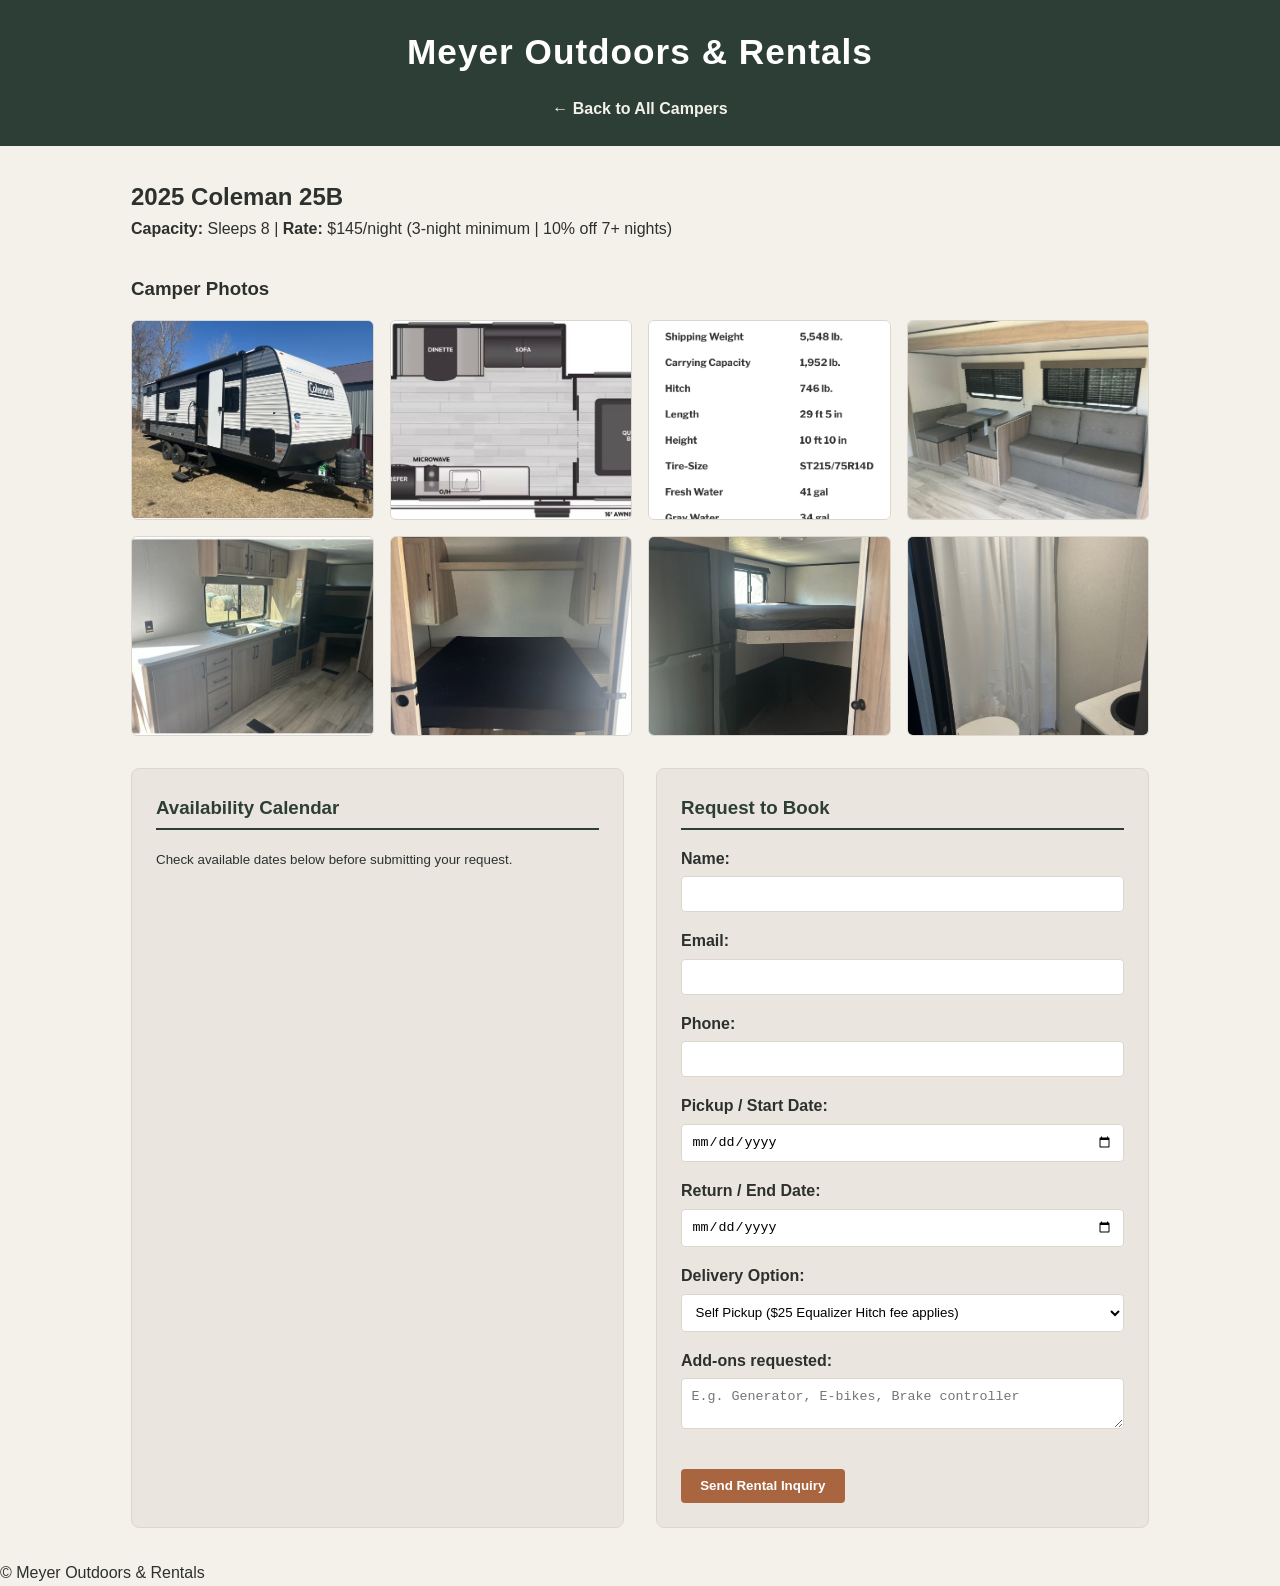
==== coleman-25b.html @ 1c872502 "done" ====
<!DOCTYPE html>
<html lang="en">
<head>
  <meta charset="UTF-8">
  <meta name="viewport" content="width=device-width, initial-scale=1.0">
  <title>2025 Coleman 25B - Meyer Outdoors & Rentals</title>
  <link rel="stylesheet" href="style.css">
</head>
<body>

  <header>
    <h1>Meyer Outdoors & Rentals</h1>
    <nav><a href="index.html">← Back to All Campers</a></nav>
  </header>

  <div class="container">
    <div class="detail-header">
      <h2>2025 Coleman 25B</h2>
      <p><strong>Capacity:</strong> Sleeps 8 | <strong>Rate:</strong> $145/night (3-night minimum | 10% off 7+ nights)</p>
    </div>

    <section class="gallery-section">
  <h3>Camper Photos</h3>
  <div class="gallery-grid">
    <img src="images25/25exterior.jpeg" alt="2025 Coleman 25B Exterior" class="gallery-img" onclick="openLightbox(this.src)">
    <img src="images25/25layout.jpeg" alt="2025 Coleman 25B Layout" class="gallery-img" onclick="openLightbox(this.src)">
    <img src="images25/25specs.png" alt="2025 Coleman 25B Specs" class="gallery-img" onclick="openLightbox(this.src)">
    <img src="images25/25main.jpeg" alt="2025 Coleman 25B Main Space" class="gallery-img" onclick="openLightbox(this.src)">
    <img src="images25/25kitchen.jpeg" alt="2025 Coleman 25B Kitchen" class="gallery-img" onclick="openLightbox(this.src)">
    <img src="images25/25master.jpeg" alt="2025 Coleman 25B Masterbed" class="gallery-img" onclick="openLightbox(this.src)">
    <img src="images25/25bunk.jpeg" alt="2025 Coleman 25B Bunks" class="gallery-img" onclick="openLightbox(this.src)">
    <img src="images25/25bath.jpeg" alt="2025 Coleman 25B Bathroom" class="gallery-img" onclick="openLightbox(this.src)">
  </div>
</section>

<div id="imageModal" class="modal" onclick="closeLightbox()">
  <span class="close-modal">&times;</span>
  <img class="modal-content" id="modalImg">
</div>

    <div class="detail-grid">
      <div class="info-box">
        <h3>Availability Calendar</h3>
        <p><small>Check available dates below before submitting your request.</small></p><br>
        <iframe src="https://calendar.google.com/calendar/embed?src=en.usa%23holiday%40group.v.calendar.google.com&ctz=America%2FNew_York" style="border:0; width:100%; height:350px;" frameborder="0" scrolling="no"></iframe>
      </div>

      <div class="info-box">
        <h3>Request to Book</h3>
        <form action="https://api.web3forms.com/submit" method="POST">
          <input type="hidden" name="access_key" value="YOUR_WEB3FORMS_KEY_HERE">
          <input type="hidden" name="camper_model" value="2025 Coleman 25B">

          <div class="form-group"><label>Name:</label><input type="text" name="name" required></div>
          <div class="form-group"><label>Email:</label><input type="email" name="email" required></div>
          <div class="form-group"><label>Phone:</label><input type="tel" name="phone" required></div>
          <div class="form-group"><label>Pickup / Start Date:</label><input type="date" name="start_date" required></div>
          <div class="form-group"><label>Return / End Date:</label><input type="date" name="end_date" required></div>
          <div class="form-group">
            <label>Delivery Option:</label>
            <select name="delivery_type">
              <option value="Self Pickup">Self Pickup ($25 Equalizer Hitch fee applies)</option>
              <option value="Delivery">Delivery ($4/mi, $100 min + $75 sewage fee)</option>
              <option value="Winstock">Winstock Special Flat Rate ($300)</option>
            </select>
          </div>
          <div class="form-group"><label>Add-ons requested:</label><textarea name="addons" placeholder="E.g. Generator, E-bikes, Brake controller"></textarea></div>
          <button type="submit" class="btn">Send Rental Inquiry</button>
        </form>
      </div>
    </div>
  </div>

  <footer><p>&copy; Meyer Outdoors & Rentals</p></footer>

    <script src="script.js"></script>
</body>
</html>
---- style.css ----
:root {
  --bg-main: #f4f1ea;       /* Cozy Cream */
  --bg-card: #eae6df;       /* Light Muted Gray/Tan */
  --primary: #2c3e35;       /* Deep Forest Green */
  --accent: #a86540;        /* Rust / Amber */
  --text-dark: #2d312e;     /* Charcoal Dark Text */
  --border-color: #dcd7ce;
}

* {
  box-sizing: border-box;
  margin: 0;
  padding: 0;
}

body {
  font-family: 'Segoe UI', Tahoma, Geneva, Verdana, sans-serif;
  background-color: var(--bg-main);
  color: var(--text-dark);
  line-height: 1.6;
}

/* Header & Logo Styles */
header {
  background-color: var(--primary);
  color: #fff;
  padding: 1.5rem 1rem;
  text-align: center;
}

.header-content {
  display: flex;
  flex-direction: column;
  align-items: center;
  justify-content: center;
  gap: 10px;
}

.site-logo {
  max-height: 270px; /* Increased from 90px to make the logo significantly larger */
  width: auto;
  object-fit: contain;
  display: block;
  margin: 0 auto;
}

header h1 {
  font-size: 2.2rem;
  letter-spacing: 1px;
}

nav {
  margin-top: 1rem;
}

nav a {
  color: #f4f1ea;
  text-decoration: none;
  margin: 0 12px;
  font-weight: 600;
}

nav a:hover {
  color: var(--accent);
}

.container {
  max-width: 1050px;
  margin: 0 auto;
  padding: 2rem 1rem;
}

.hero {
  text-align: center;
  padding: 1.5rem 0;
}

.hero h2 {
  font-size: 1.8rem;
  color: var(--primary);
  margin-bottom: 0.5rem;
}

.camper-grid {
  display: grid;
  grid-template-columns: repeat(auto-fit, minmax(240px, 1fr));
  gap: 1.5rem;
  margin: 2rem 0;
}

.camper-card {
  background-color: var(--bg-card);
  border: 1px solid var(--border-color);
  border-radius: 8px;
  padding: 1.5rem;
  text-align: center;
  display: flex;
  flex-direction: column;
  justify-content: space-between;
}

.camper-card h3 {
  color: var(--primary);
  margin-bottom: 0.5rem;
}

.badge {
  background-color: var(--primary);
  color: white;
  display: inline-block;
  padding: 0.2rem 0.6rem;
  font-size: 0.85rem;
  border-radius: 4px;
  margin-bottom: 1rem;
}

.btn {
  display: inline-block;
  background-color: var(--accent);
  color: #fff;
  padding: 0.6rem 1.2rem;
  text-decoration: none;
  border-radius: 4px;
  font-weight: bold;
  margin-top: 1rem;
  border: none;
  cursor: pointer;
}

.btn:hover {
  opacity: 0.9;
}

.info-section {
  display: grid;
  grid-template-columns: repeat(auto-fit, minmax(300px, 1fr));
  gap: 1.5rem;
  margin-top: 2rem;
}

.info-box {
  background-color: var(--bg-card);
  border: 1px solid var(--border-color);
  border-radius: 8px;
  padding: 1.5rem;
}

.info-box h3 {
  color: var(--primary);
  margin-bottom: 1rem;
  border-bottom: 2px solid var(--primary);
  padding-bottom: 0.3rem;
}

.info-box ul {
  list-style-type: square;
  padding-left: 1.2rem;
}

.info-box li {
  margin-bottom: 0.5rem;
}

/* Camper Gallery Styles */
.gallery-section {
  margin: 2rem 0;
}

.gallery-grid {
  display: grid;
  grid-template-columns: repeat(auto-fit, minmax(220px, 1fr));
  gap: 1rem;
  margin-top: 1rem;
}

.gallery-img {
  width: 100%;
  height: 200px;
  object-fit: cover;
  border-radius: 6px;
  border: 1px solid var(--border-color);
}

/* Layout Grid for Detail Page */
.detail-header {
  margin-bottom: 1.5rem;
}

.detail-grid {
  display: grid;
  grid-template-columns: 1fr;
  gap: 2rem;
}

@media(min-width: 768px) {
  .detail-grid {
    grid-template-columns: 1fr 1fr;
  }
}

.form-group {
  margin-bottom: 1rem;
}

.form-group label {
  display: block;
  font-weight: bold;
  margin-bottom: 0.3rem;
}

.form-group input, 
.form-group select, 
.form-group textarea {
  width: 100%;
  padding: 0.6rem;
  border: 1px solid var(--border-color);
  border-radius: 4px;
  background-color: #fff;
}

/* Contact Us Footer Section */
.contact-section {
  background-color: var(--bg-card);
  border-top: 2px solid var(--border-color);
  padding: 2.5rem 1rem;
  margin-top: 3rem;
}

.contact-container {
  max-width: 1050px;
  margin: 0 auto;
  text-align: center;
}

.contact-container h2 {
  color: var(--primary);
  margin-bottom: 0.5rem;
}

.owners-grid {
  display: flex;
  flex-wrap: wrap;
  justify-content: center;
  gap: 2rem;
  margin: 1.5rem 0;
}

.owner-card {
  background-color: #fff;
  border: 1px solid var(--border-color);
  padding: 1rem 1.5rem;
  border-radius: 6px;
  min-width: 260px;
}

.owner-card h3 {
  color: var(--accent);
  margin-bottom: 0.5rem;
}

.owner-card a {
  color: var(--text-dark);
  text-decoration: none;
  font-weight: 500;
}

.owner-card a:hover {
  color: var(--accent);
  text-decoration: underline;
}

.address-info {
  margin-top: 1rem;
  font-weight: 600;
  color: var(--primary);
}
/* Modal / Lightbox Styles */
.modal {
  display: none; 
  position: fixed; 
  z-index: 1000; 
  padding-top: 50px; 
  left: 0;
  top: 0;
  width: 100%; 
  height: 100%; 
  background-color: rgba(0,0,0,0.85); 
  text-align: center;
}

.modal-content {
  margin: auto;
  display: block;
  max-width: 90%;
  max-height: 80vh;
  border-radius: 6px;
}

.close-modal {
  position: absolute;
  top: 15px;
  right: 35px;
  color: #fff;
  font-size: 40px;
  font-weight: bold;
  cursor: pointer;
}

.close-modal:hover {
  color: var(--accent);
}

.gallery-img {
  cursor: pointer;
  transition: transform 0.2s ease;
}

.gallery-img:hover {
  transform: scale(1.02);
}
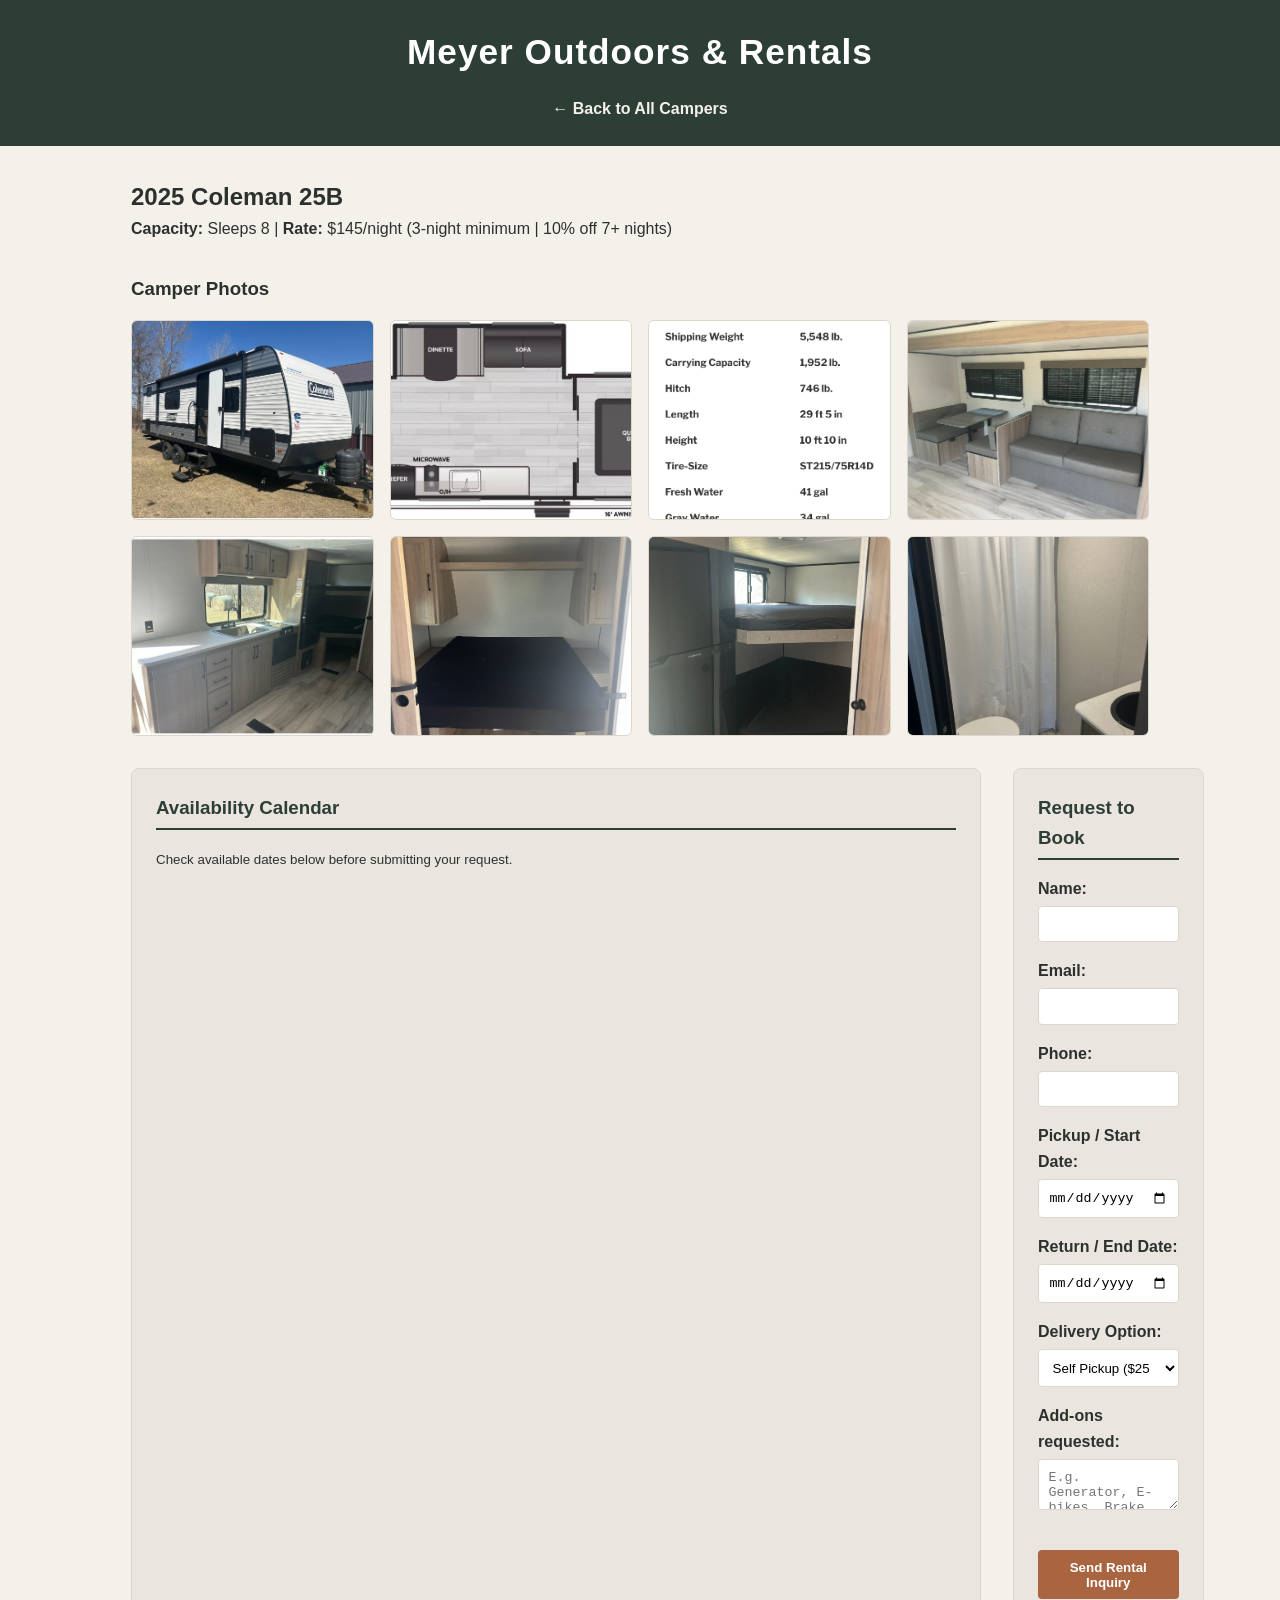
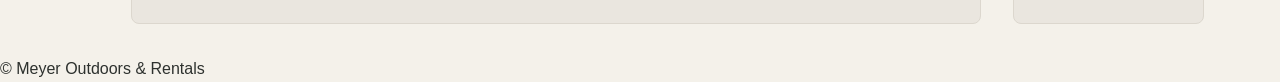
==== commit 91e0ea85: "done" ====
--- a/coleman-25b.html
+++ b/coleman-25b.html
@@ -42,13 +42,12 @@
       <div class="info-box">
         <h3>Availability Calendar</h3>
         <p><small>Check available dates below before submitting your request.</small></p><br>
-        <iframe src="https://calendar.google.com/calendar/embed?src=en.usa%23holiday%40group.v.calendar.google.com&ctz=America%2FNew_York" style="border:0; width:100%; height:350px;" frameborder="0" scrolling="no"></iframe>
-      </div>
+<iframe src="https://calendar.google.com/calendar/embed?src=ef9fe140dd636752896000f7cc87a92d428d8c7e8127535e0777f1a3a2012520%40group.calendar.google.com&ctz=America%2FNew_York" style="border: 0" width="800" height="600" frameborder="0" scrolling="no"></iframe>      </div>
 
       <div class="info-box">
         <h3>Request to Book</h3>
         <form action="https://api.web3forms.com/submit" method="POST">
-          <input type="hidden" name="access_key" value="YOUR_WEB3FORMS_KEY_HERE">
+          <input type="hidden" name="access_key" value="e23ad454-f06d-4838-b6ea-7002d8b08143">
           <input type="hidden" name="camper_model" value="2025 Coleman 25B">
 
           <div class="form-group"><label>Name:</label><input type="text" name="name" required></div>
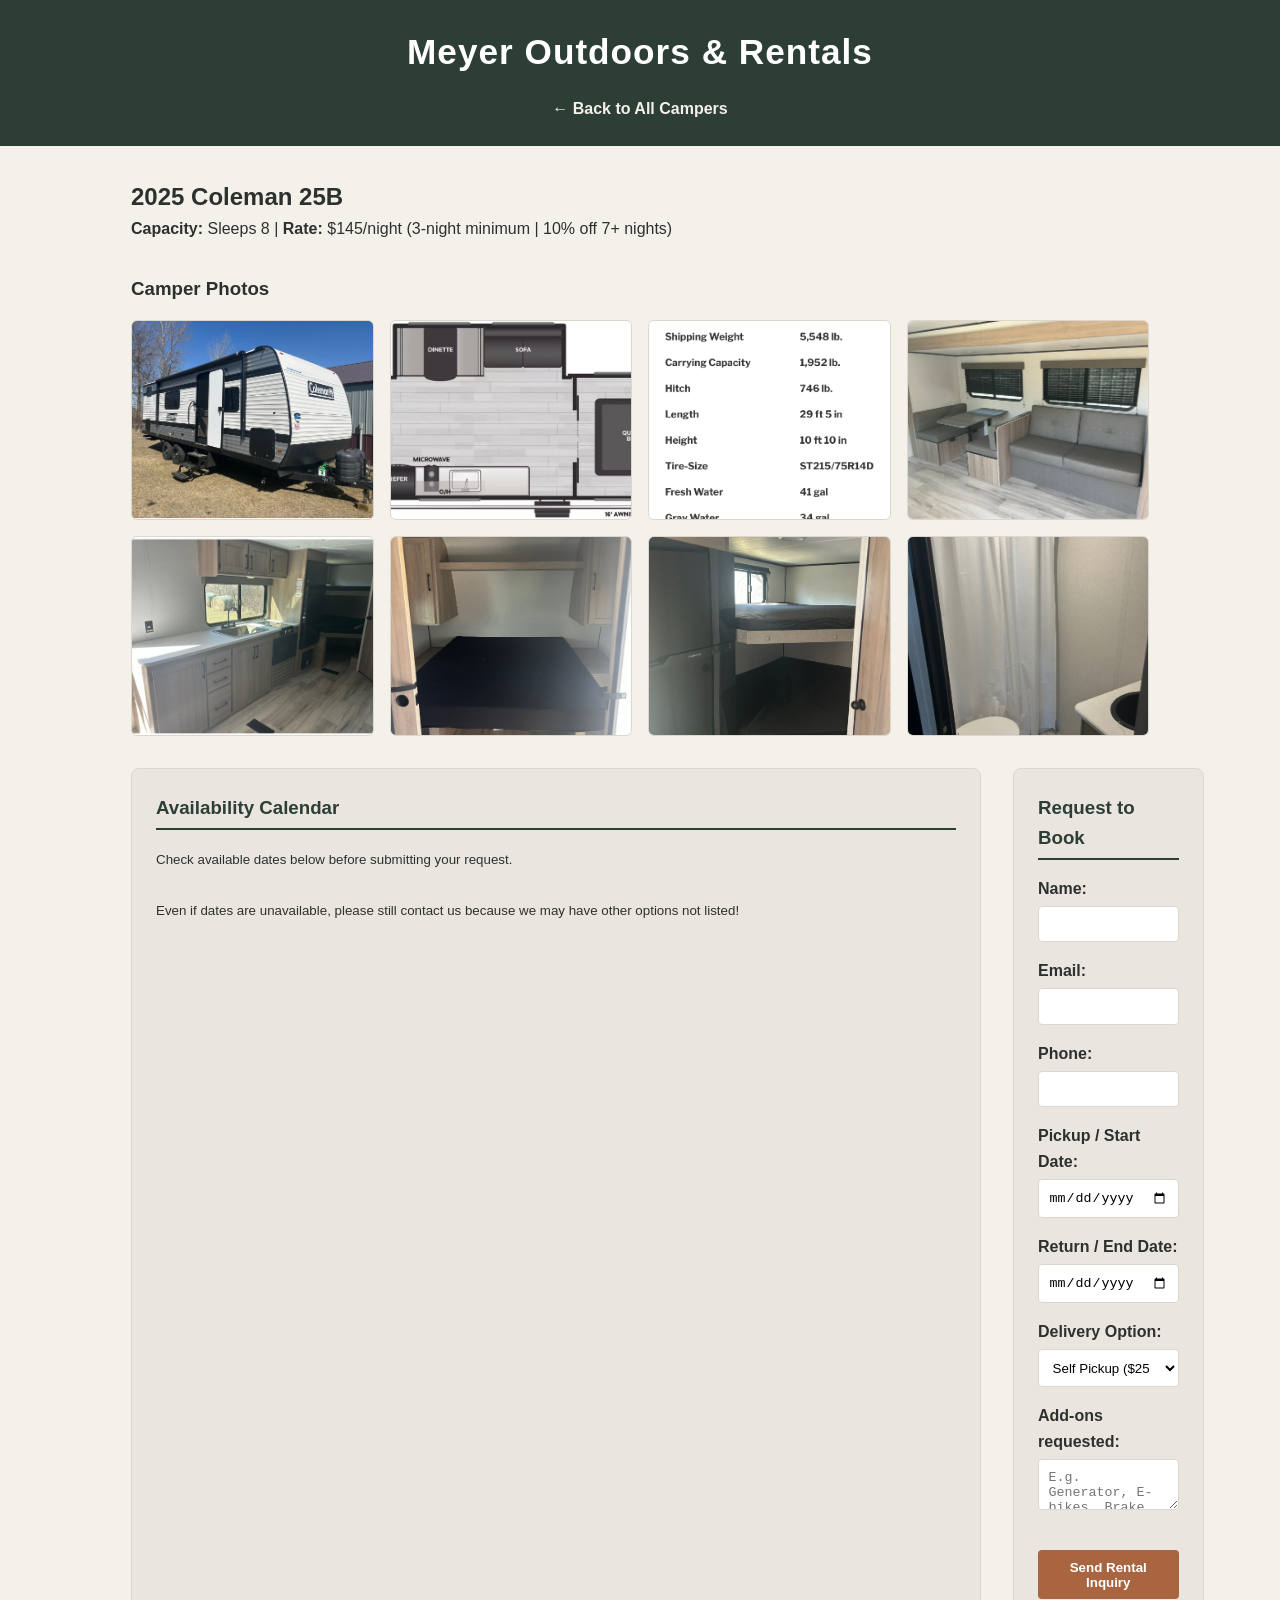
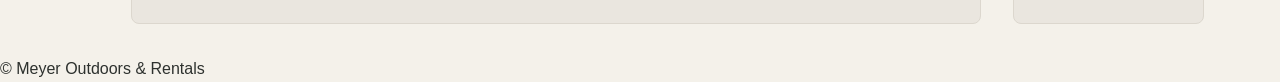
==== commit d88f62f4: "done" ====
--- a/coleman-25b.html
+++ b/coleman-25b.html
@@ -42,6 +42,7 @@
       <div class="info-box">
         <h3>Availability Calendar</h3>
         <p><small>Check available dates below before submitting your request.</small></p><br>
+        <p><small>Even if dates are unavailable, please still contact us because we may have other options not listed!</small></p><br>
 <iframe src="https://calendar.google.com/calendar/embed?src=ef9fe140dd636752896000f7cc87a92d428d8c7e8127535e0777f1a3a2012520%40group.calendar.google.com&ctz=America%2FNew_York" style="border: 0" width="800" height="600" frameborder="0" scrolling="no"></iframe>      </div>
 
       <div class="info-box">
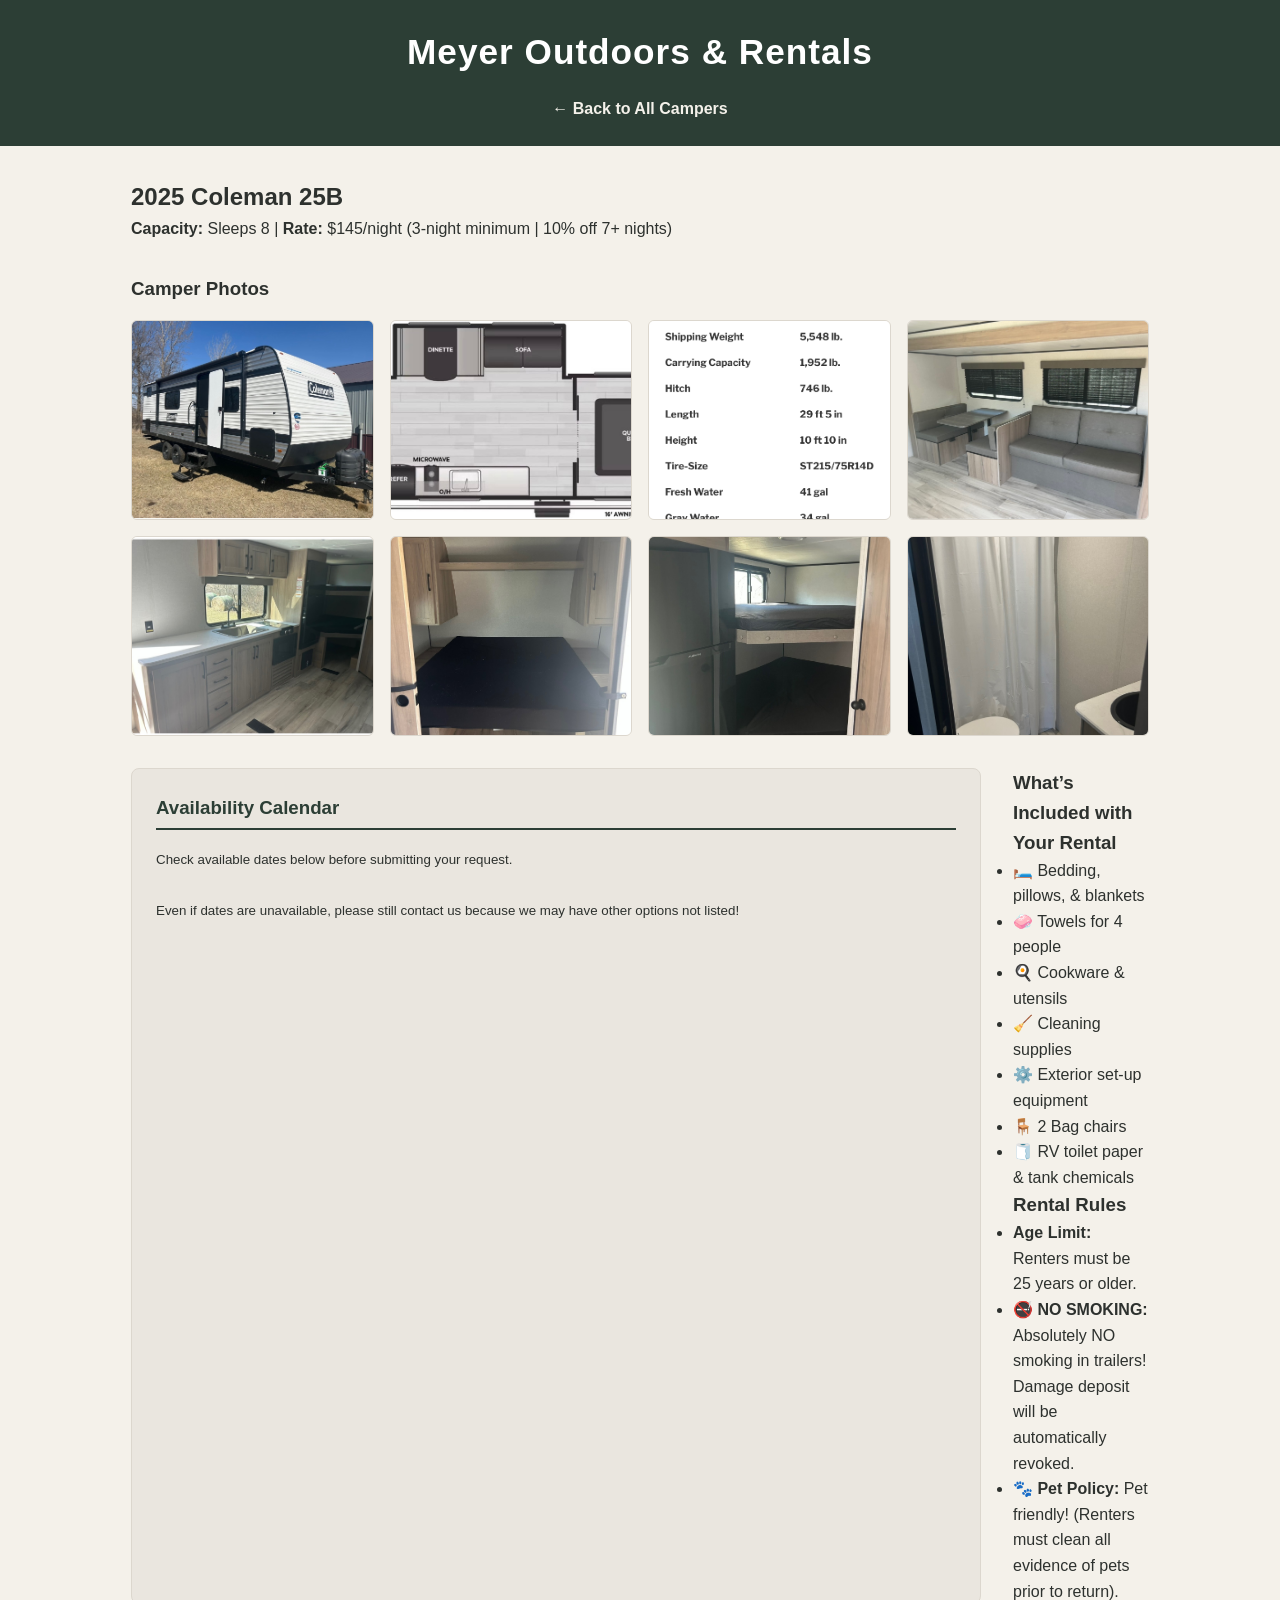
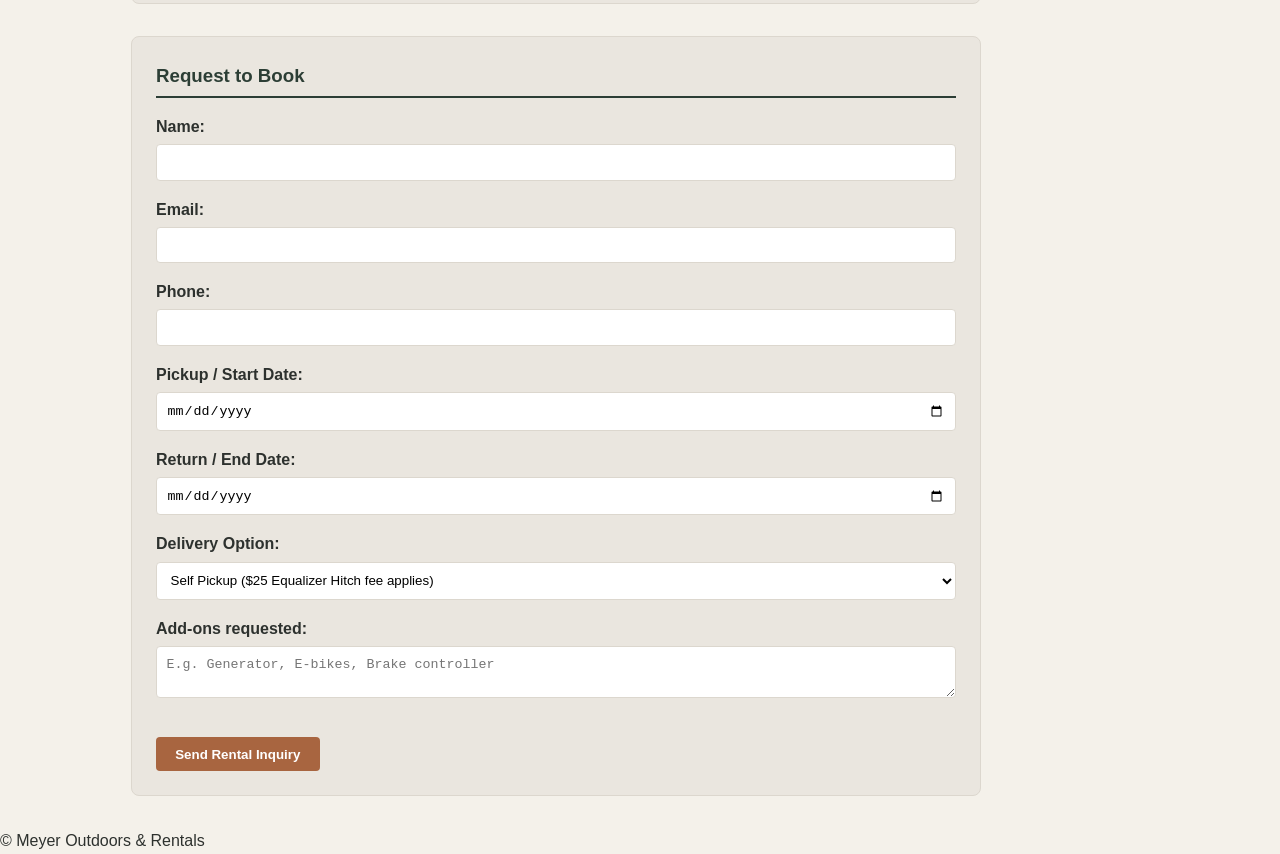
==== commit 1f4f170e: "Add rental amenities and rules sections" ====
--- a/coleman-25b.html
+++ b/coleman-25b.html
@@ -45,6 +45,30 @@
         <p><small>Even if dates are unavailable, please still contact us because we may have other options not listed!</small></p><br>
 <iframe src="https://calendar.google.com/calendar/embed?src=ef9fe140dd636752896000f7cc87a92d428d8c7e8127535e0777f1a3a2012520%40group.calendar.google.com&ctz=America%2FNew_York" style="border: 0" width="800" height="600" frameborder="0" scrolling="no"></iframe>      </div>
 
+<section class="camper-details-extra">
+  <div class="amenities-container">
+    <h3>What’s Included with Your Rental</h3>
+    <ul class="amenities-list">
+      <li>🛏️ Bedding, pillows, & blankets</li>
+      <li>🧼 Towels for 4 people</li>
+      <li>🍳 Cookware & utensils</li>
+      <li>🧹 Cleaning supplies</li>
+      <li>⚙️ Exterior set-up equipment</li>
+      <li>🪑 2 Bag chairs</li>
+      <li>🧻 RV toilet paper & tank chemicals</li>
+    </ul>
+  </div>
+
+  <div class="rules-container">
+    <h3>Rental Rules</h3>
+    <ul class="rules-list">
+      <li><strong>Age Limit:</strong> Renters must be 25 years or older.</li>
+      <li><strong>🚭 NO SMOKING:</strong> Absolutely NO smoking in trailers! Damage deposit will be automatically revoked.</li>
+      <li><strong>🐾 Pet Policy:</strong> Pet friendly! (Renters must clean all evidence of pets prior to return).</li>
+    </ul>
+  </div>
+</section>
+      
       <div class="info-box">
         <h3>Request to Book</h3>
         <form action="https://api.web3forms.com/submit" method="POST">
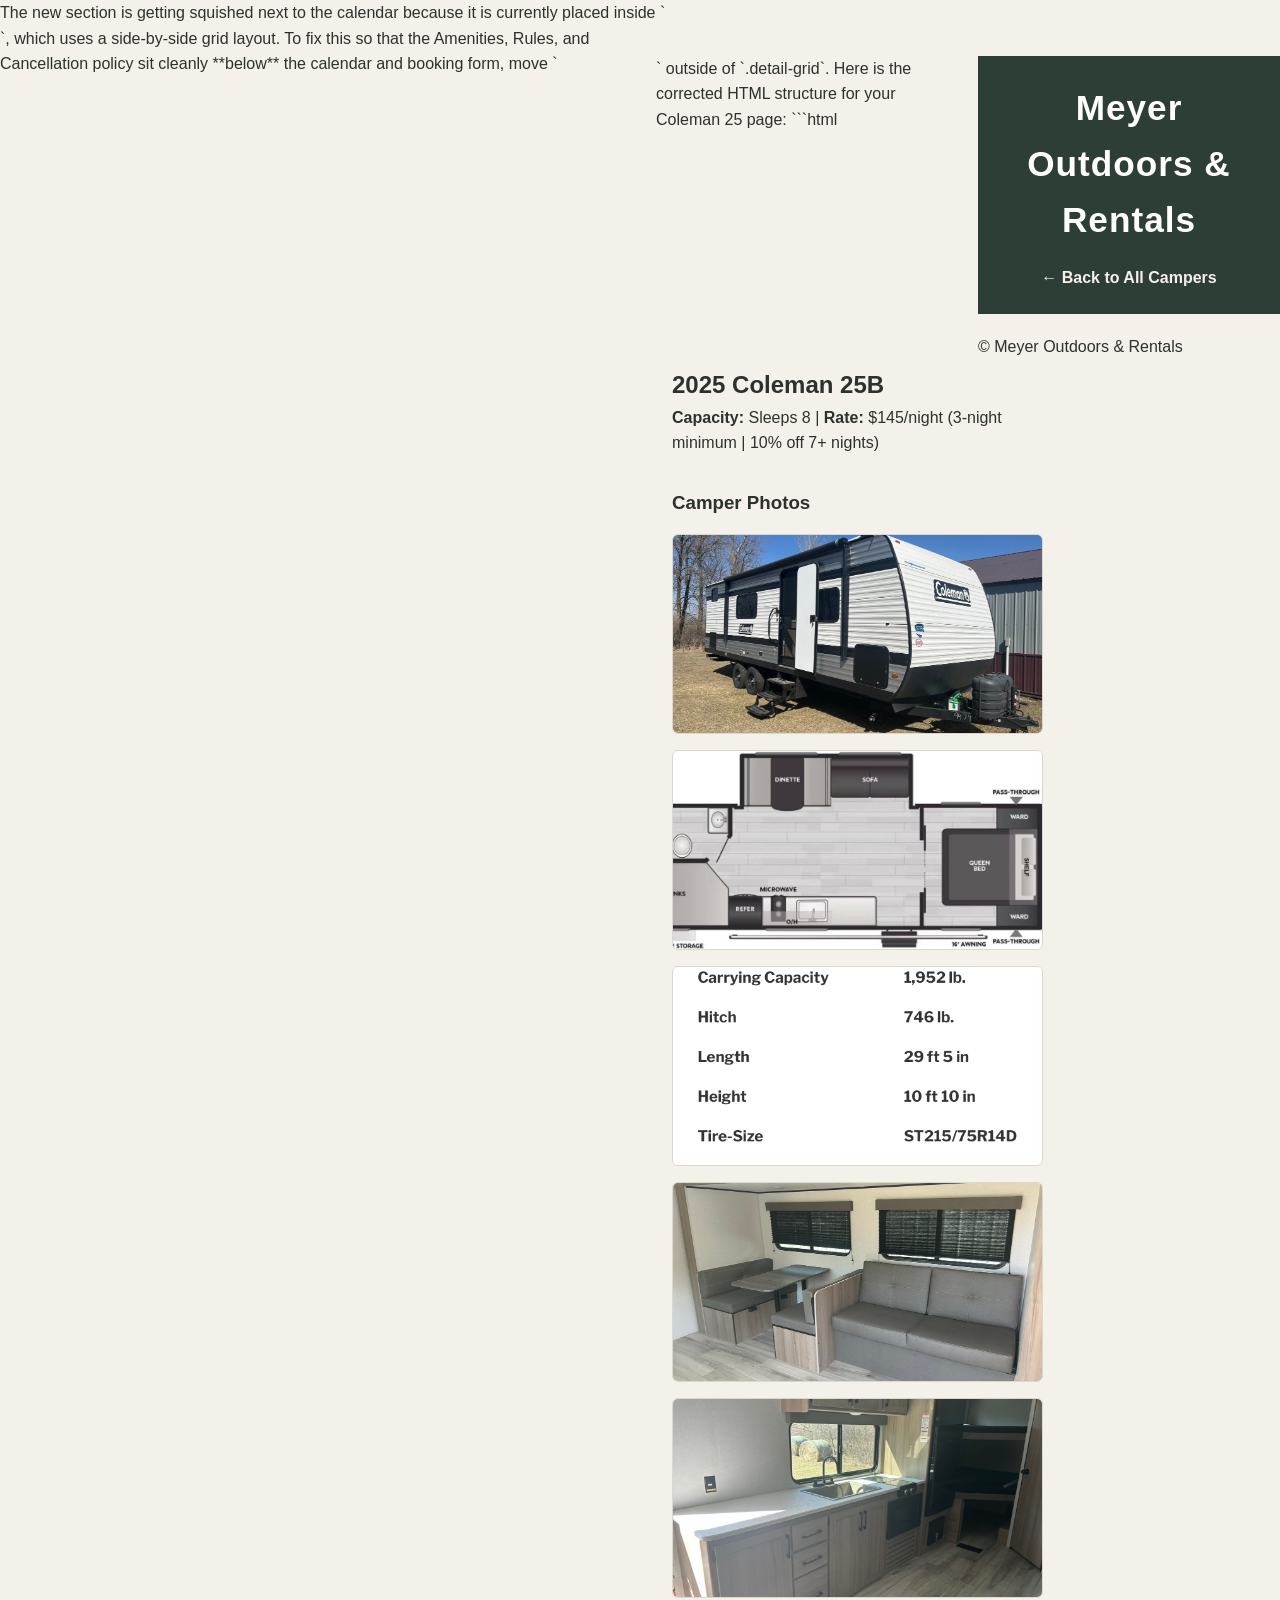
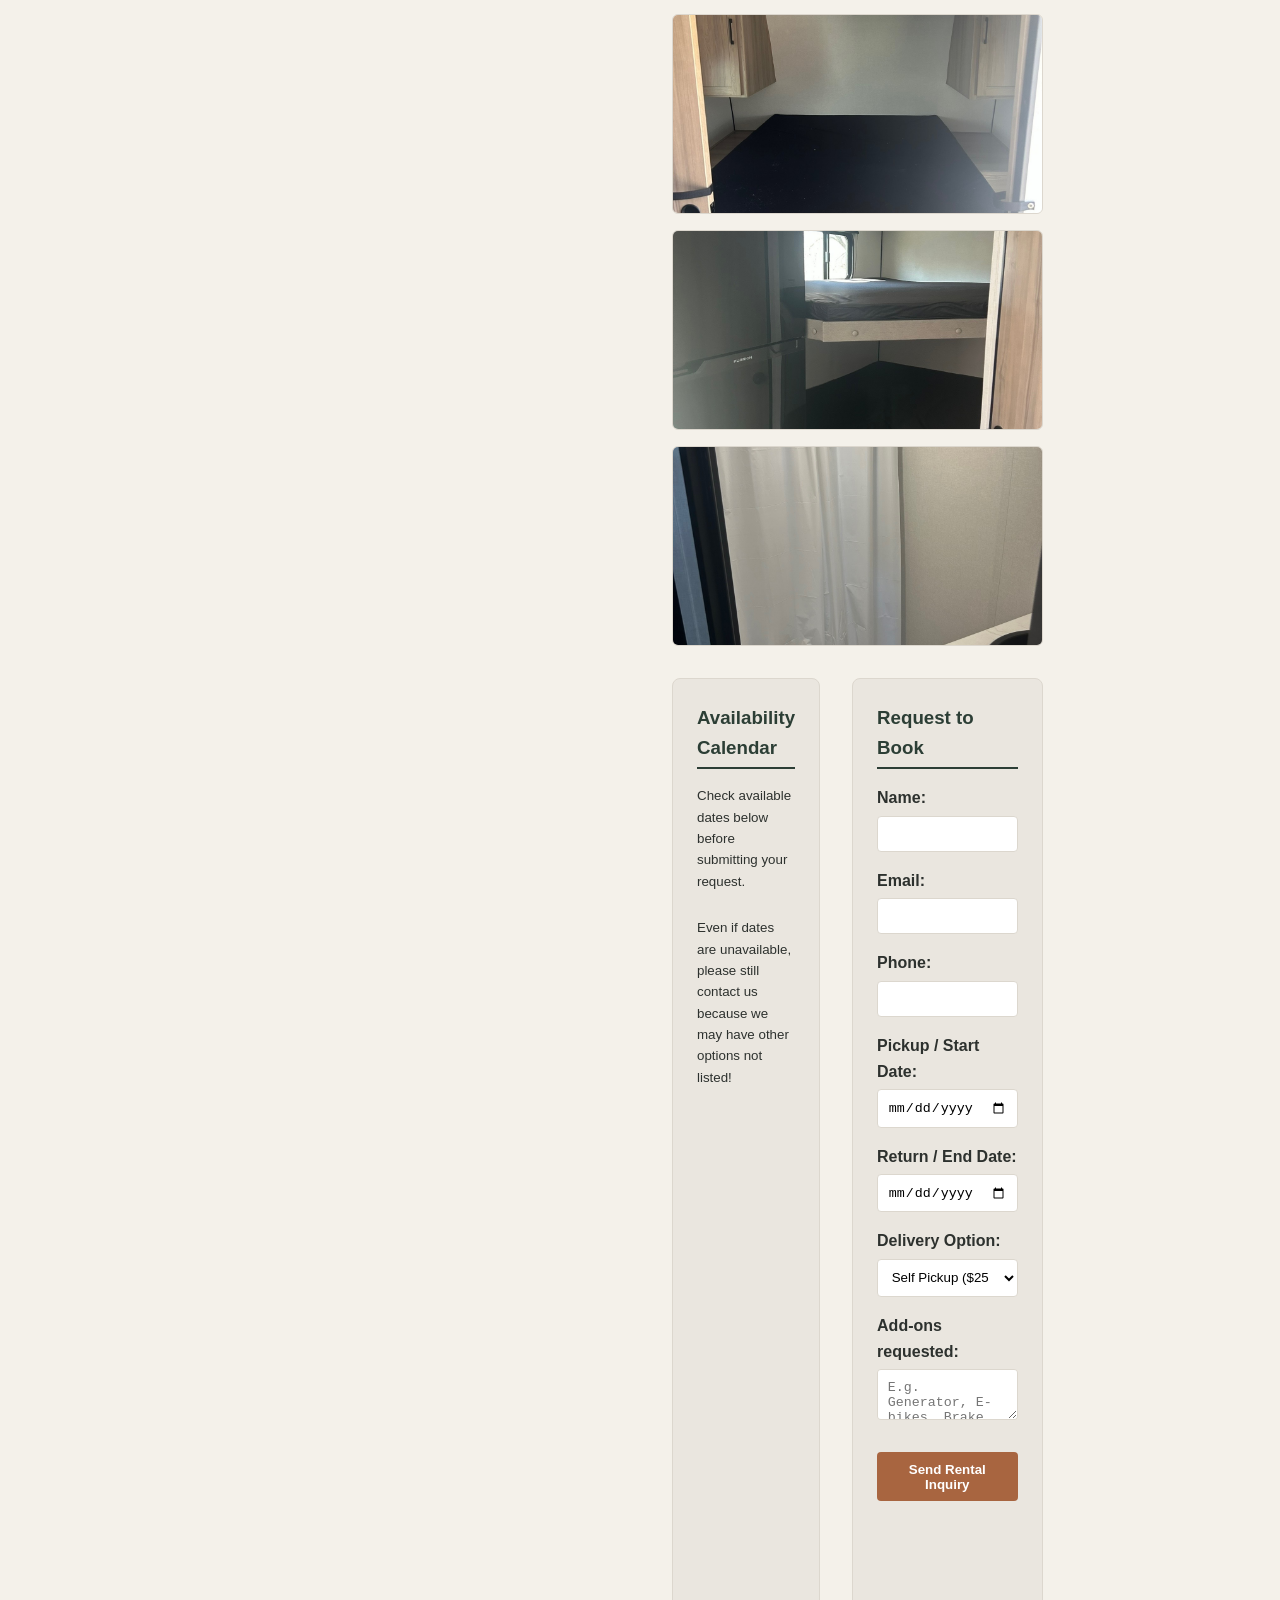
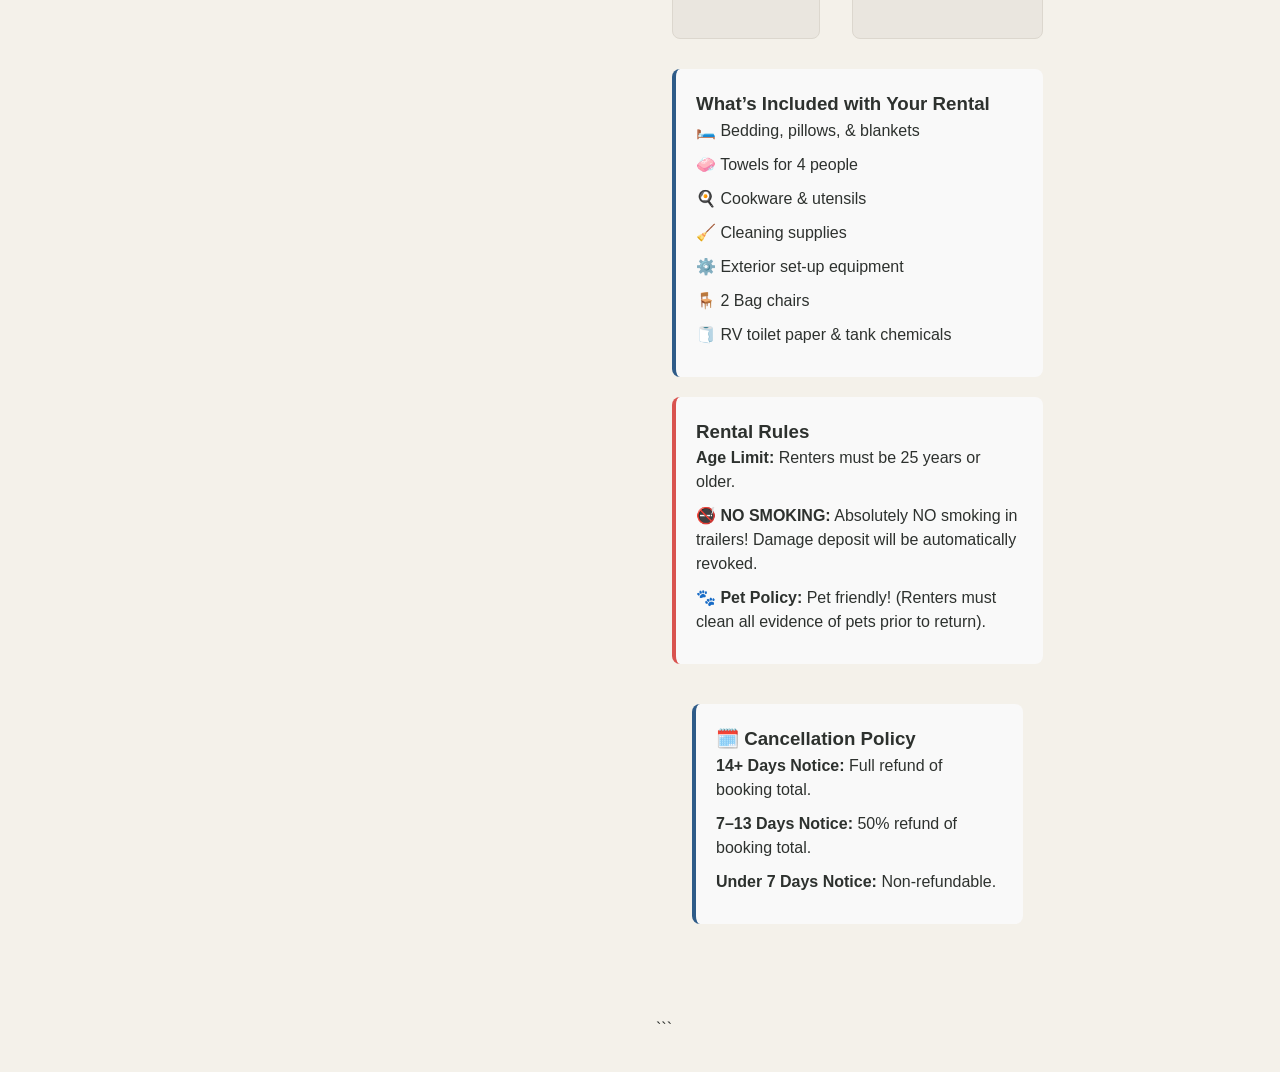
==== commit 1ec821c2: "Reorganize camper details section layout Moved the camper details section outside of the grid layout" ====
--- a/coleman-25b.html
+++ b/coleman-25b.html
@@ -1,3 +1,10 @@
+The new section is getting squished next to the calendar because it is currently placed inside `<div class="detail-grid">`, which uses a side-by-side grid layout.
+
+To fix this so that the Amenities, Rules, and Cancellation policy sit cleanly **below** the calendar and booking form, move `<section class="camper-details-extra">` outside of `.detail-grid`.
+
+Here is the corrected HTML structure for your Coleman 25 page:
+
+```html
 <!DOCTYPE html>
 <html lang="en">
 <head>
@@ -20,55 +27,33 @@
     </div>
 
     <section class="gallery-section">
-  <h3>Camper Photos</h3>
-  <div class="gallery-grid">
-    <img src="images25/25exterior.jpeg" alt="2025 Coleman 25B Exterior" class="gallery-img" onclick="openLightbox(this.src)">
-    <img src="images25/25layout.jpeg" alt="2025 Coleman 25B Layout" class="gallery-img" onclick="openLightbox(this.src)">
-    <img src="images25/25specs.png" alt="2025 Coleman 25B Specs" class="gallery-img" onclick="openLightbox(this.src)">
-    <img src="images25/25main.jpeg" alt="2025 Coleman 25B Main Space" class="gallery-img" onclick="openLightbox(this.src)">
-    <img src="images25/25kitchen.jpeg" alt="2025 Coleman 25B Kitchen" class="gallery-img" onclick="openLightbox(this.src)">
-    <img src="images25/25master.jpeg" alt="2025 Coleman 25B Masterbed" class="gallery-img" onclick="openLightbox(this.src)">
-    <img src="images25/25bunk.jpeg" alt="2025 Coleman 25B Bunks" class="gallery-img" onclick="openLightbox(this.src)">
-    <img src="images25/25bath.jpeg" alt="2025 Coleman 25B Bathroom" class="gallery-img" onclick="openLightbox(this.src)">
-  </div>
-</section>
+      <h3>Camper Photos</h3>
+      <div class="gallery-grid">
+        <img src="images25/25exterior.jpeg" alt="2025 Coleman 25B Exterior" class="gallery-img" onclick="openLightbox(this.src)">
+        <img src="images25/25layout.jpeg" alt="2025 Coleman 25B Layout" class="gallery-img" onclick="openLightbox(this.src)">
+        <img src="images25/25specs.png" alt="2025 Coleman 25B Specs" class="gallery-img" onclick="openLightbox(this.src)">
+        <img src="images25/25main.jpeg" alt="2025 Coleman 25B Main Space" class="gallery-img" onclick="openLightbox(this.src)">
+        <img src="images25/25kitchen.jpeg" alt="2025 Coleman 25B Kitchen" class="gallery-img" onclick="openLightbox(this.src)">
+        <img src="images25/25master.jpeg" alt="2025 Coleman 25B Masterbed" class="gallery-img" onclick="openLightbox(this.src)">
+        <img src="images25/25bunk.jpeg" alt="2025 Coleman 25B Bunks" class="gallery-img" onclick="openLightbox(this.src)">
+        <img src="images25/25bath.jpeg" alt="2025 Coleman 25B Bathroom" class="gallery-img" onclick="openLightbox(this.src)">
+      </div>
+    </section>
 
-<div id="imageModal" class="modal" onclick="closeLightbox()">
-  <span class="close-modal">&times;</span>
-  <img class="modal-content" id="modalImg">
-</div>
+    <div id="imageModal" class="modal" onclick="closeLightbox()">
+      <span class="close-modal">&times;</span>
+      <img class="modal-content" id="modalImg">
+    </div>
 
+    <!-- Main Grid: Calendar on Left, Booking Form on Right -->
     <div class="detail-grid">
       <div class="info-box">
         <h3>Availability Calendar</h3>
         <p><small>Check available dates below before submitting your request.</small></p><br>
         <p><small>Even if dates are unavailable, please still contact us because we may have other options not listed!</small></p><br>
-<iframe src="https://calendar.google.com/calendar/embed?src=ef9fe140dd636752896000f7cc87a92d428d8c7e8127535e0777f1a3a2012520%40group.calendar.google.com&ctz=America%2FNew_York" style="border: 0" width="800" height="600" frameborder="0" scrolling="no"></iframe>      </div>
+        <iframe src="https://calendar.google.com/calendar/embed?src=ef9fe140dd636752896000f7cc87a92d428d8c7e8127535e0777f1a3a2012520%40group.calendar.google.com&ctz=America%2FNew_York" style="border: 0" width="100%" height="500" frameborder="0" scrolling="no"></iframe>
+      </div>
 
-<section class="camper-details-extra">
-  <div class="amenities-container">
-    <h3>What’s Included with Your Rental</h3>
-    <ul class="amenities-list">
-      <li>🛏️ Bedding, pillows, & blankets</li>
-      <li>🧼 Towels for 4 people</li>
-      <li>🍳 Cookware & utensils</li>
-      <li>🧹 Cleaning supplies</li>
-      <li>⚙️ Exterior set-up equipment</li>
-      <li>🪑 2 Bag chairs</li>
-      <li>🧻 RV toilet paper & tank chemicals</li>
-    </ul>
-  </div>
-
-  <div class="rules-container">
-    <h3>Rental Rules</h3>
-    <ul class="rules-list">
-      <li><strong>Age Limit:</strong> Renters must be 25 years or older.</li>
-      <li><strong>🚭 NO SMOKING:</strong> Absolutely NO smoking in trailers! Damage deposit will be automatically revoked.</li>
-      <li><strong>🐾 Pet Policy:</strong> Pet friendly! (Renters must clean all evidence of pets prior to return).</li>
-    </ul>
-  </div>
-</section>
-      
       <div class="info-box">
         <h3>Request to Book</h3>
         <form action="https://api.web3forms.com/submit" method="POST">
@@ -92,11 +77,51 @@
           <button type="submit" class="btn">Send Rental Inquiry</button>
         </form>
       </div>
-    </div>
-  </div>
+    </div> <!-- End of .detail-grid -->
+
+    <!-- Amenities & Rules Placed FULL WIDTH Below the Grid -->
+    <section class="camper-details-extra">
+      <div class="amenities-container">
+        <h3>What’s Included with Your Rental</h3>
+        <ul class="amenities-list">
+          <li>🛏️ Bedding, pillows, & blankets</li>
+          <li>🧼 Towels for 4 people</li>
+          <li>🍳 Cookware & utensils</li>
+          <li>🧹 Cleaning supplies</li>
+          <li>⚙️ Exterior set-up equipment</li>
+          <li>🪑 2 Bag chairs</li>
+          <li>🧻 RV toilet paper & tank chemicals</li>
+        </ul>
+      </div>
+
+      <div class="rules-container">
+        <h3>Rental Rules</h3>
+        <ul class="rules-list">
+          <li><strong>Age Limit:</strong> Renters must be 25 years or older.</li>
+          <li><strong>🚭 NO SMOKING:</strong> Absolutely NO smoking in trailers! Damage deposit will be automatically revoked.</li>
+          <li><strong>🐾 Pet Policy:</strong> Pet friendly! (Renters must clean all evidence of pets prior to return).</li>
+        </ul>
+      </div>
+    </section>
+
+    <!-- Cancellation Policy Card -->
+    <section class="cancellation-policy">
+      <div class="policy-card">
+        <h3>🗓️ Cancellation Policy</h3>
+        <ul class="rules-list">
+          <li><strong>14+ Days Notice:</strong> Full refund of booking total.</li>
+          <li><strong>7–13 Days Notice:</strong> 50% refund of booking total.</li>
+          <li><strong>Under 7 Days Notice:</strong> Non-refundable.</li>
+        </ul>
+      </div>
+    </section>
+
+  </div> <!-- End of .container -->
 
   <footer><p>&copy; Meyer Outdoors & Rentals</p></footer>
 
-    <script src="script.js"></script>
+  <script src="script.js"></script>
 </body>
 </html>
+
+```
--- a/style.css
+++ b/style.css
@@ -317,4 +317,39 @@
 
 .gallery-img:hover {
   transform: scale(1.02);
-}+}
+
+/* Extra Details & Rules Styling */
+.camper-details-extra {
+  display: grid;
+  grid-template-columns: repeat(auto-fit, minmax(280px, 1fr));
+  gap: 20px;
+  margin: 30px 0;
+}
+
+.amenities-container, .rules-container, .policy-card {
+  background: #f9f9f9;
+  border-radius: 8px;
+  padding: 20px;
+  border-left: 4px solid #2e5b88; /* Match your theme color */
+}
+
+.rules-container {
+  border-left-color: #d9534f; /* Accent color for rules */
+}
+
+.amenities-list, .rules-list {
+  list-style: none;
+  padding: 0;
+}
+
+.amenities-list li, .rules-list li {
+  margin-bottom: 10px;
+  line-height: 1.5;
+}
+
+.cancellation-policy {
+  margin: 40px auto;
+  max-width: 800px;
+  padding: 0 20px;
+}
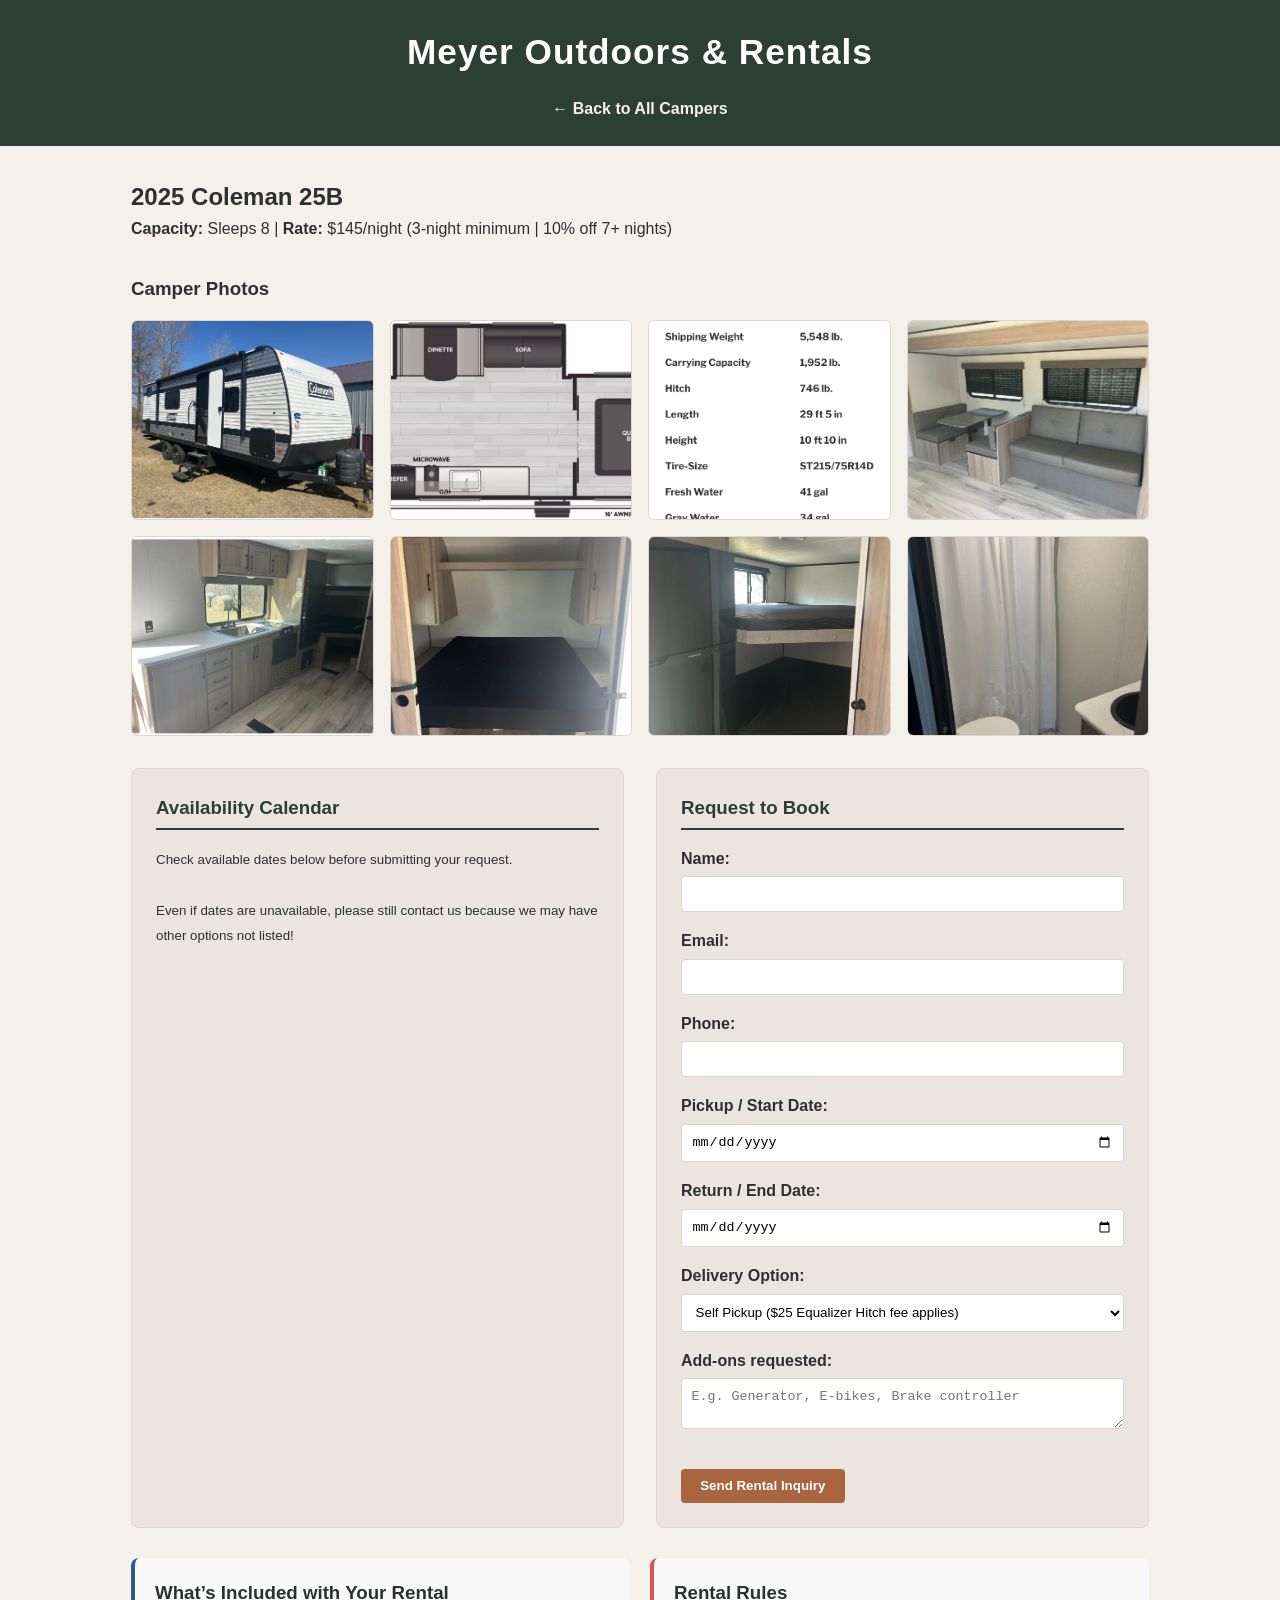
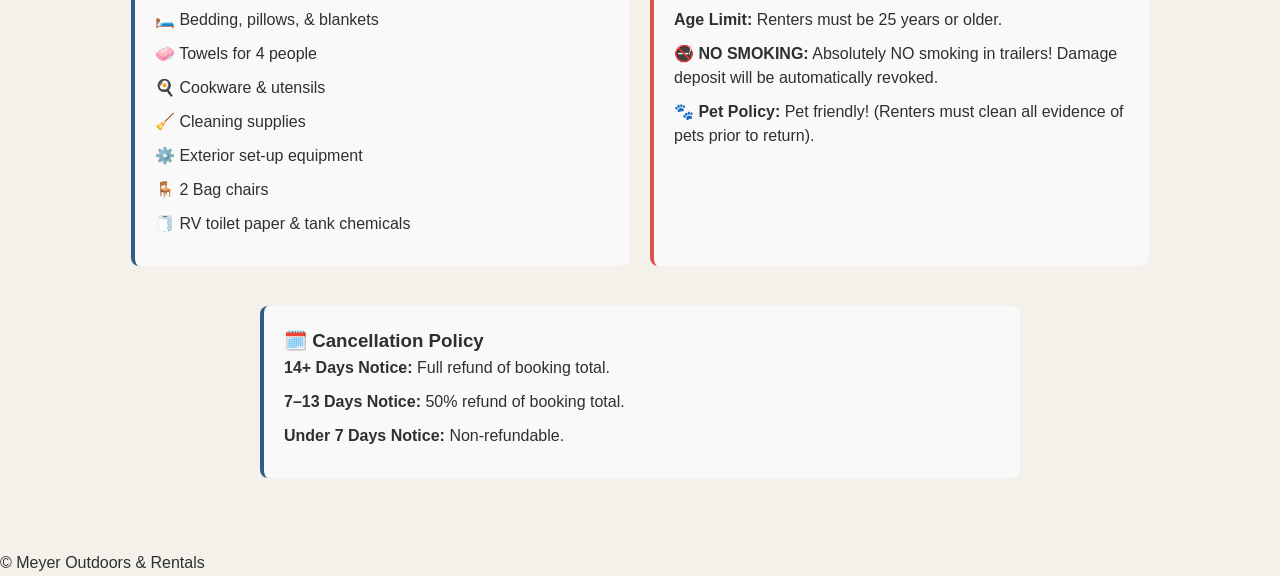
==== commit ef5d51b8: "Rearrange HTML structure for better layout Moved the camper details section outside of the detail gr" ====
--- a/coleman-25b.html
+++ b/coleman-25b.html
@@ -1,10 +1,3 @@
-The new section is getting squished next to the calendar because it is currently placed inside `<div class="detail-grid">`, which uses a side-by-side grid layout.
-
-To fix this so that the Amenities, Rules, and Cancellation policy sit cleanly **below** the calendar and booking form, move `<section class="camper-details-extra">` outside of `.detail-grid`.
-
-Here is the corrected HTML structure for your Coleman 25 page:
-
-```html
 <!DOCTYPE html>
 <html lang="en">
 <head>
@@ -123,5 +116,3 @@
   <script src="script.js"></script>
 </body>
 </html>
-
-```
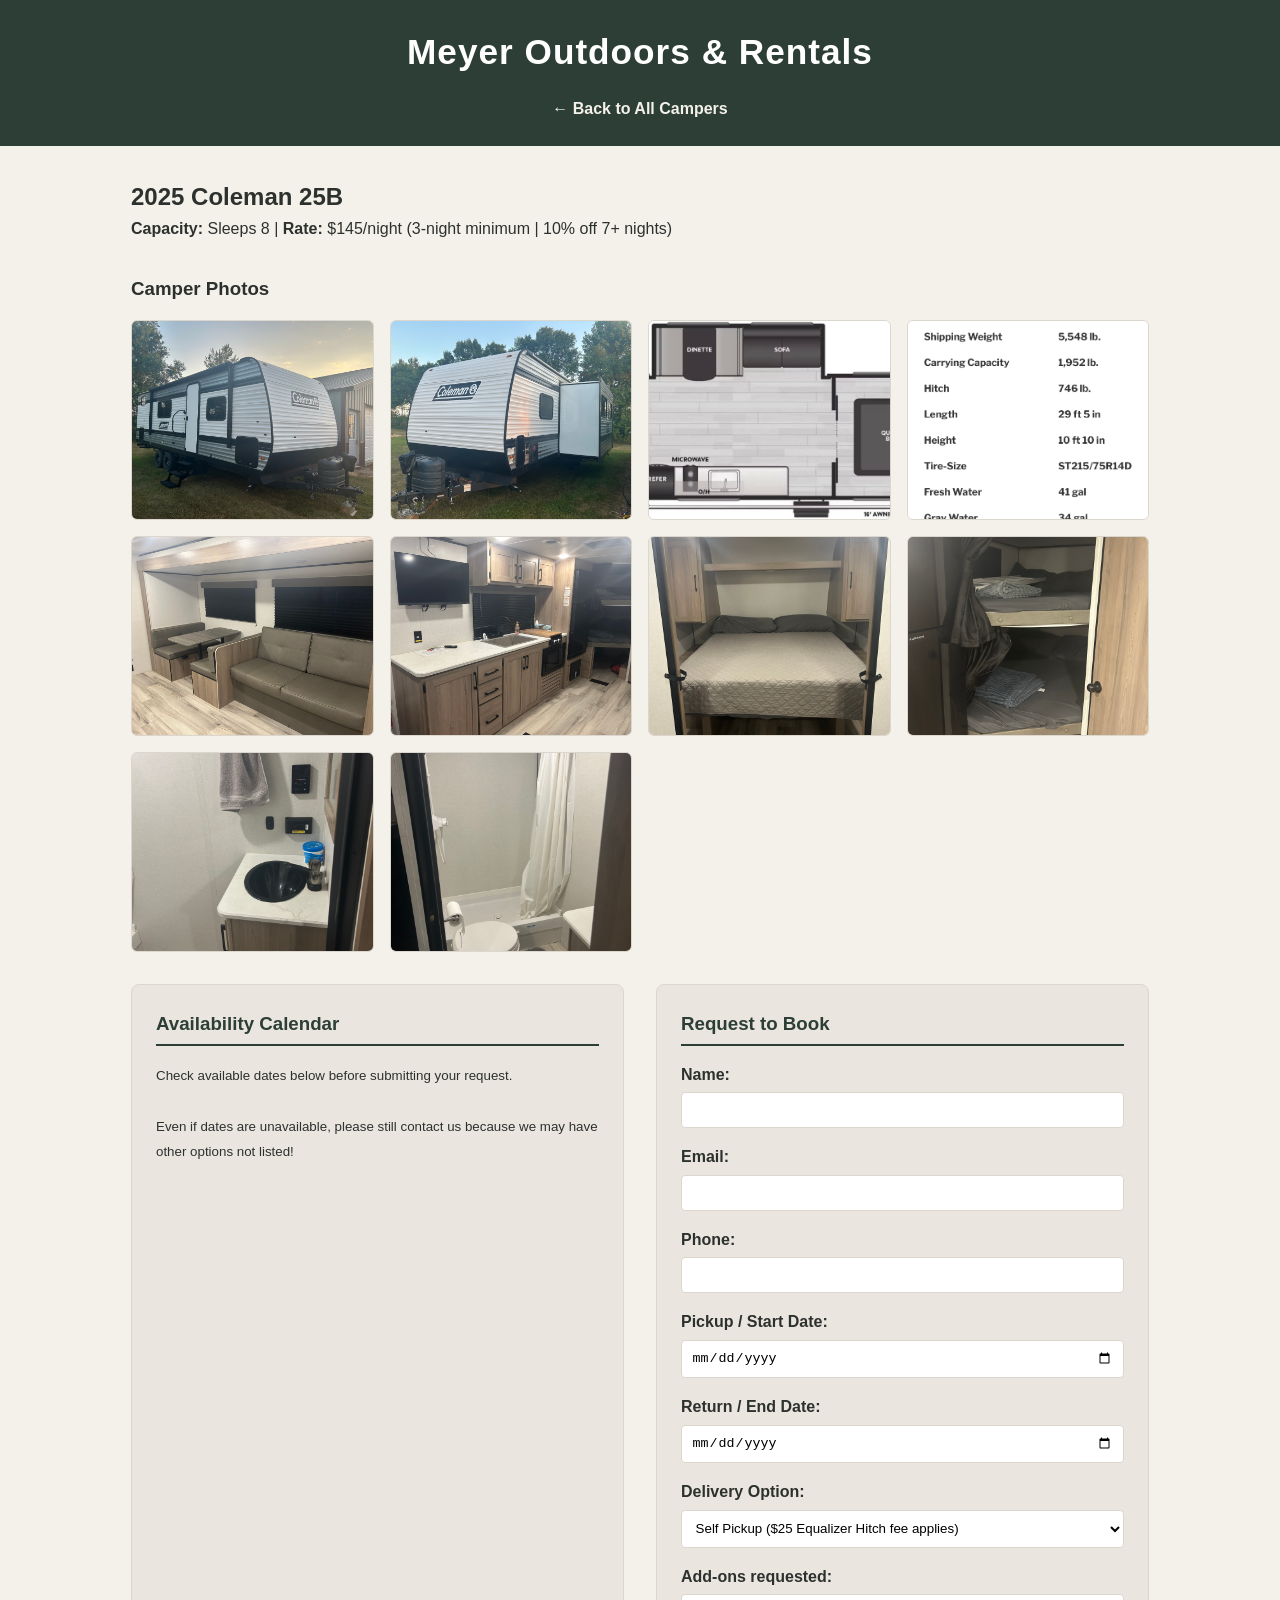
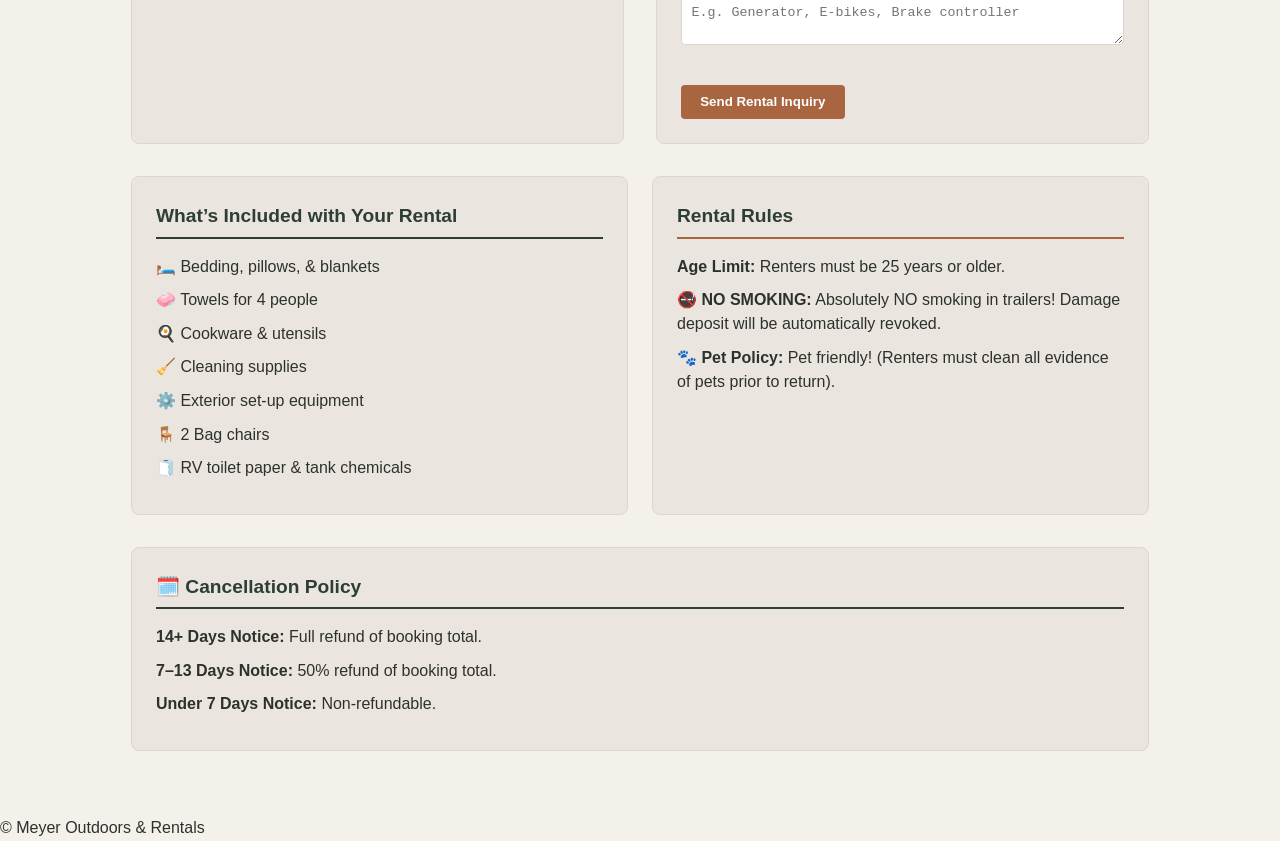
==== commit 4cd0b87f: "" ====
--- a/coleman-25b.html
+++ b/coleman-25b.html
@@ -22,14 +22,16 @@
     <section class="gallery-section">
       <h3>Camper Photos</h3>
       <div class="gallery-grid">
-        <img src="images25/25exterior.jpeg" alt="2025 Coleman 25B Exterior" class="gallery-img" onclick="openLightbox(this.src)">
-        <img src="images25/25layout.jpeg" alt="2025 Coleman 25B Layout" class="gallery-img" onclick="openLightbox(this.src)">
+        <img src="images25/N25ex1.jpeg" alt="2025 Coleman 25B Exterior" class="gallery-img" onclick="openLightbox(this.src)">
+        <img src="images25/N25ex2.jpeg" alt="2025 Coleman 25B Exterior" class="gallery-img" onclick="openLightbox(this.src)">
+        <img src="images25/N25layout.jpeg" alt="2025 Coleman 25B Layout" class="gallery-img" onclick="openLightbox(this.src)">
         <img src="images25/25specs.png" alt="2025 Coleman 25B Specs" class="gallery-img" onclick="openLightbox(this.src)">
-        <img src="images25/25main.jpeg" alt="2025 Coleman 25B Main Space" class="gallery-img" onclick="openLightbox(this.src)">
-        <img src="images25/25kitchen.jpeg" alt="2025 Coleman 25B Kitchen" class="gallery-img" onclick="openLightbox(this.src)">
-        <img src="images25/25master.jpeg" alt="2025 Coleman 25B Masterbed" class="gallery-img" onclick="openLightbox(this.src)">
-        <img src="images25/25bunk.jpeg" alt="2025 Coleman 25B Bunks" class="gallery-img" onclick="openLightbox(this.src)">
-        <img src="images25/25bath.jpeg" alt="2025 Coleman 25B Bathroom" class="gallery-img" onclick="openLightbox(this.src)">
+        <img src="images25/N25main.jpeg" alt="2025 Coleman 25B Main Space" class="gallery-img" onclick="openLightbox(this.src)">
+        <img src="images25/N25kitchen.jpeg" alt="2025 Coleman 25B Kitchen" class="gallery-img" onclick="openLightbox(this.src)">
+        <img src="images25/N25bed.jpeg" alt="2025 Coleman 25B Masterbed" class="gallery-img" onclick="openLightbox(this.src)">
+        <img src="images25/N25bunk.jpeg" alt="2025 Coleman 25B Bunks" class="gallery-img" onclick="openLightbox(this.src)">
+        <img src="images25/N25bath1.jpeg" alt="2025 Coleman 25B Bathroom" class="gallery-img" onclick="openLightbox(this.src)">
+        <img src="images25/N25bath2.jpeg" alt="2025 Coleman 25B Bathroom" class="gallery-img" onclick="openLightbox(this.src)">
       </div>
     </section>
 
--- a/style.css
+++ b/style.css
@@ -319,37 +319,50 @@
   transform: scale(1.02);
 }
 
-/* Extra Details & Rules Styling */
+/* Extra Details, Rules & Cancellation Policy Styling */
 .camper-details-extra {
   display: grid;
   grid-template-columns: repeat(auto-fit, minmax(280px, 1fr));
-  gap: 20px;
-  margin: 30px 0;
-}
-
-.amenities-container, .rules-container, .policy-card {
-  background: #f9f9f9;
+  gap: 1.5rem;
+  margin: 2rem 0;
+}
+
+.amenities-container, 
+.rules-container, 
+.policy-card {
+  background-color: var(--bg-card);
+  border: 1px solid var(--border-color);
   border-radius: 8px;
-  padding: 20px;
-  border-left: 4px solid #2e5b88; /* Match your theme color */
-}
-
-.rules-container {
-  border-left-color: #d9534f; /* Accent color for rules */
-}
-
-.amenities-list, .rules-list {
+  padding: 1.5rem;
+}
+
+.amenities-container h3, 
+.rules-container h3, 
+.policy-card h3 {
+  color: var(--primary);
+  margin-bottom: 1rem;
+  border-bottom: 2px solid var(--primary);
+  padding-bottom: 0.3rem;
+  font-size: 1.2rem;
+}
+
+.rules-container h3 {
+  border-bottom-color: var(--accent);
+}
+
+.amenities-list, 
+.rules-list {
   list-style: none;
   padding: 0;
 }
 
-.amenities-list li, .rules-list li {
-  margin-bottom: 10px;
+.amenities-list li, 
+.rules-list li {
+  margin-bottom: 0.6rem;
   line-height: 1.5;
+  color: var(--text-dark);
 }
 
 .cancellation-policy {
-  margin: 40px auto;
-  max-width: 800px;
-  padding: 0 20px;
-}
+  margin: 2rem 0;
+}
